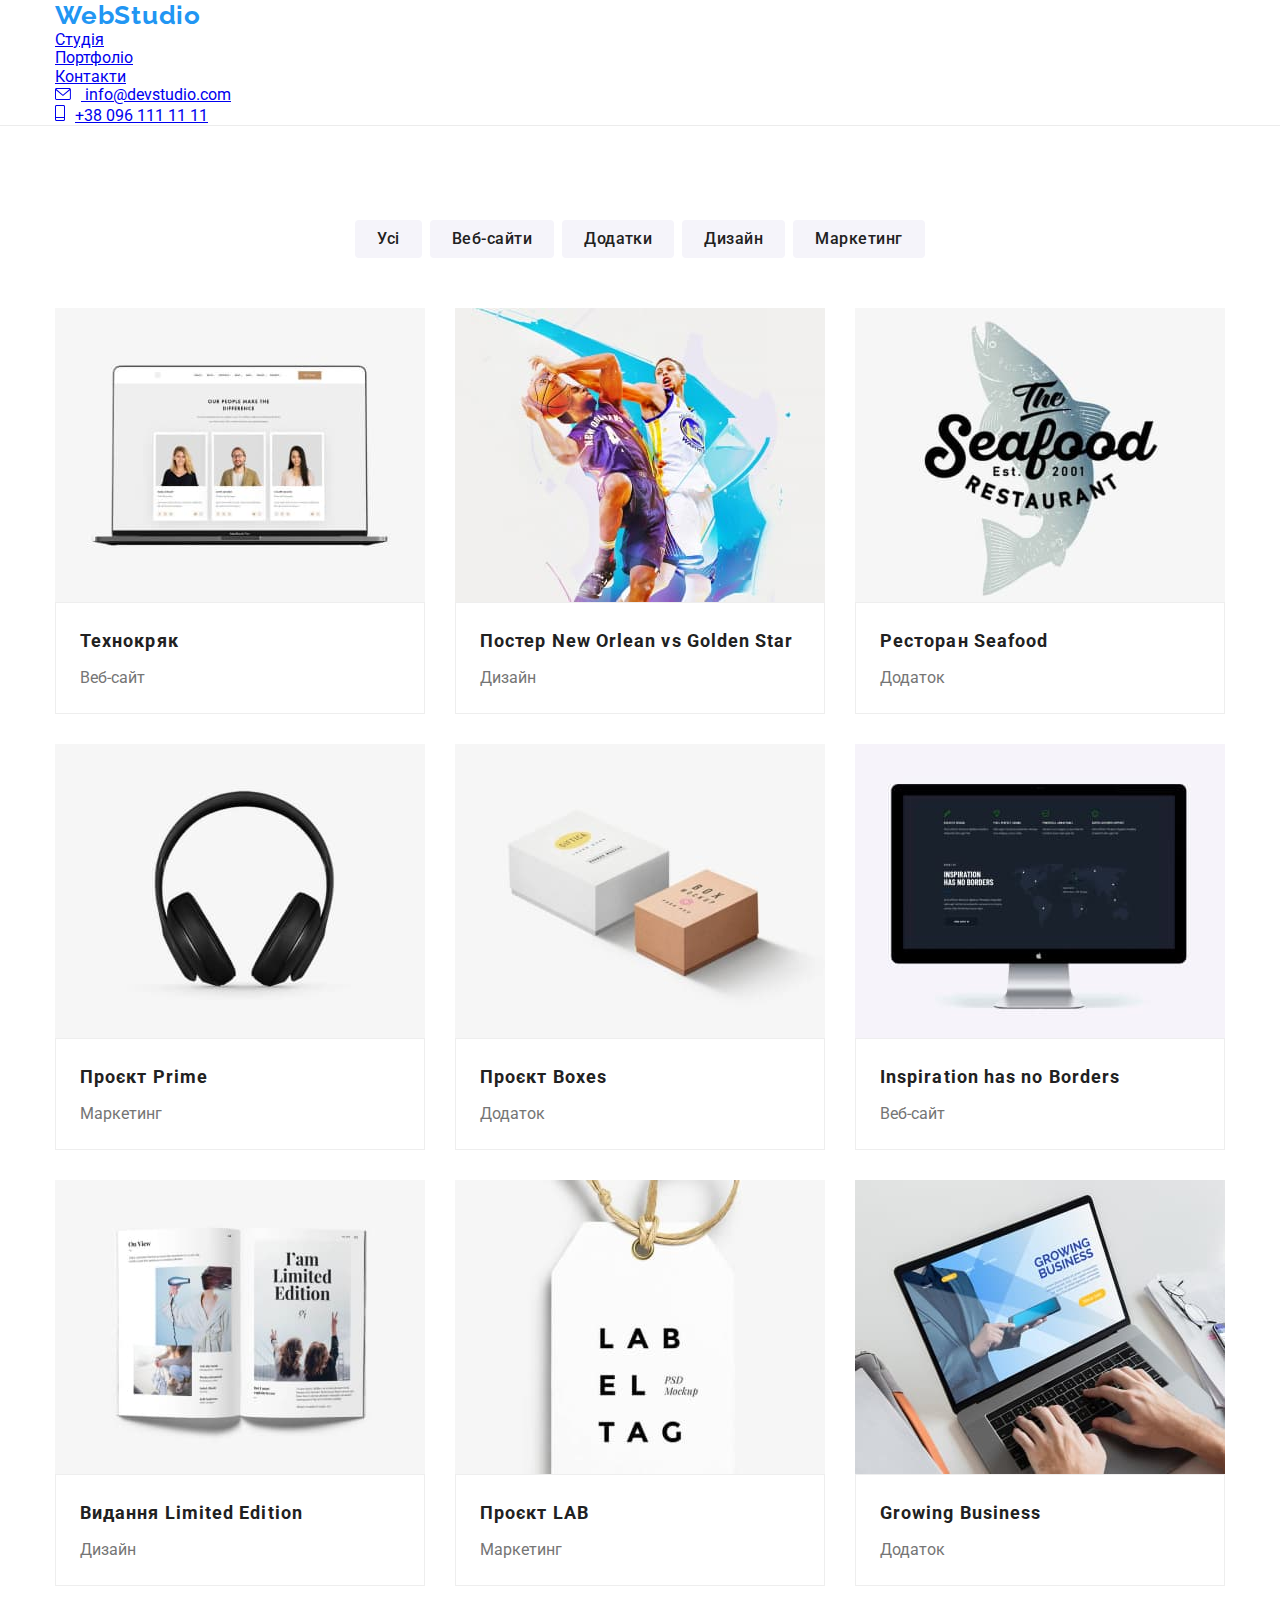
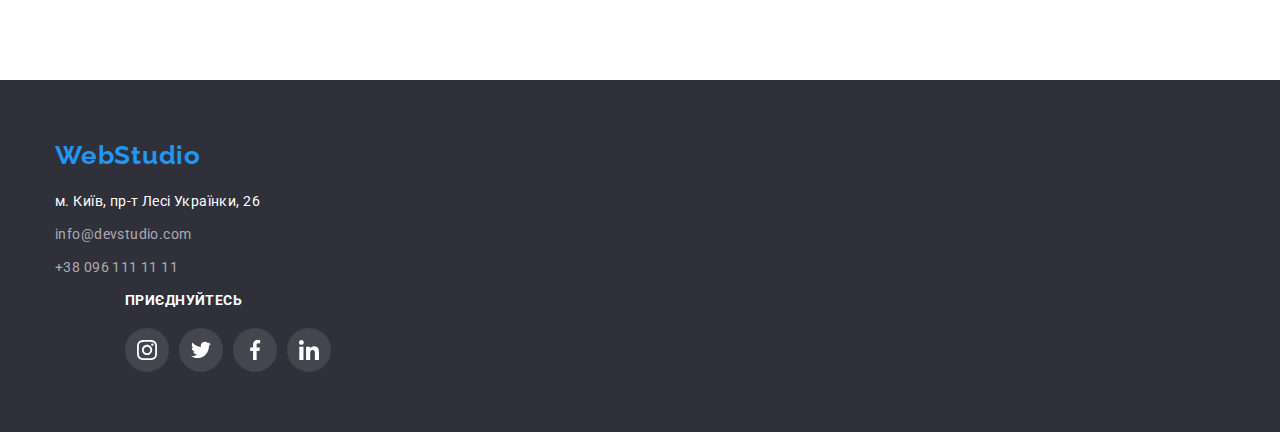
==== portfolio.html @ a3ccd980 "test-1" ====
<!DOCTYPE html>
<html lang="uk">
  <head>
    <meta charset="UTF-8" />
    <meta http-equiv="X-UA-Compatible" content="IE=edge" />
    <meta name="viewport" content="width=device-width, initial-scale=1.0" />
    <title>WebStudio</title>
    <link rel="preconnect" href="https://fonts.googleapis.com" />
    <link rel="preconnect" href="https://fonts.gstatic.com" crossorigin />
    <link
      href="https://fonts.googleapis.com/css2?family=Raleway:wght@700&family=Roboto:wght@400;500;700;900&display=swap"
      rel="stylesheet"
    />
    <link
      rel="stylesheet"
      href="https://cdnjs.cloudflare.com/ajax/libs/modern-normalize/1.1.0/modern-normalize.css"
    />
    <link rel="stylesheet" href="./css/styles.css" />
  </head>
  <body>
    <header class="head">
      <div class="container header">
        <nav class="site-nav">
          <a href="./index.html" class="logo"
            >Web<span class="logo-top-color">Studio</span></a
          >
          <ul class="site-nav list">
            <li class="item"><a href="./index.html" class="link">Студія</a></li>
            <li class="item">
              <a href="./portfolio.html" class="link current">Портфоліо</a>
            </li>
            <li class="item"><a href="#" class="link">Контакти</a></li>
          </ul>
        </nav>
        <ul class="contact list">
          <li class="item email">
            <a href="mailto:info@devstudio.com" class="link">
              <svg class="icon-mail" width="16px" height="12px">
                <use href="./images/symbol-defs.svg#icon-mail"></use>
              </svg>
              info@devstudio.com</a
            >
          </li>
          <li class="item phone">
            <a href="tel:+380961111111" class="link">
              <svg class="icon-phone" width="10px" height="16px">
                <use href="./images/symbol-defs.svg#icon-phone"></use></svg
              >+38 096 111 11 11</a
            >
          </li>
        </ul>
      </div>
    </header>
    <main>
      <section class="portfolio section">
        <div class="container">
          <h1 class="visually-hidden">Портфоліо</h1>
          <ul class="buttons list">
            <li class="item">
              <button class="portfolio-button" type="button">Усі</button>
            </li>
            <li class="item">
              <button class="portfolio-button" type="button">Веб-сайти</button>
            </li>
            <li class="item">
              <button class="portfolio-button" type="button">Додатки</button>
            </li>
            <li class="item">
              <button class="portfolio-button" type="button">Дизайн</button>
            </li>
            <li class="item">
              <button class="portfolio-button" type="button">Маркетинг</button>
            </li>
          </ul>
          <ul class="portfolio list">
            <li class="item">
              <a class="link" href="#">
                <div class="card-photo">
                  <img
                    class="photo"
                    src="./images/img2-1.jpg"
                    width="370"
                    alt="Ноутбук"
                  />

                  <div class="card-overlay">
                    <p class="card text">
                      Ресурс пропонує комплексні пропозиції з різним рівнем
                      функціоналу та сервісів. Все це дозволить відвідувачу
                      отримати вичерпні відомості про компанію чи приватну
                      особу.
                    </p>
                  </div>
                </div>
                <div class="portfolio-border">
                  <h2 class="portfolio title">Технокряк</h2>
                  <p class="text">Веб-сайт</p>
                </div>
              </a>
            </li>
            <li class="item">
              <a class="link" href="#">
                <div class="card-photo">
                  <img
                    class="photo"
                    src="./images/img2-2.jpg"
                    width="370"
                    alt="Баскетбол"
                  />
                  <div class="card-overlay">
                    <p class="card text">
                      Ресурс пропонує комплексні пропозиції з різним рівнем
                      функціоналу та сервісів. Все це дозволить відвідувачу
                      отримати вичерпні відомості про компанію чи приватну
                      особу.
                    </p>
                  </div>
                </div>
                <div class="portfolio-border">
                  <h2 class="portfolio title">
                    Постер New Orlean vs Golden Star
                  </h2>
                  <p class="text">Дизайн</p>
                </div>
              </a>
            </li>
            <li class="item">
              <a class="link" href="#">
                <div class="card-photo">
                  <img
                    class="photo"
                    src="./images/img2-3.jpg"
                    width="370"
                    alt="Логотип рибного
            ресторану"
                  />
                  <div class="card-overlay">
                    <p class="card text">
                      Ресурс пропонує комплексні пропозиції з різним рівнем
                      функціоналу та сервісів. Все це дозволить відвідувачу
                      отримати вичерпні відомості про компанію чи приватну
                      особу.
                    </p>
                  </div>
                </div>
                <div class="portfolio-border">
                  <h2 class="portfolio title">Ресторан Seafood</h2>
                  <p class="text">Додаток</p>
                </div>
              </a>
            </li>
            <li class="item">
              <a class="link" href="#">
                <div class="card-photo">
                  <img
                    class="photo"
                    src="./images/img2-4.jpg"
                    width="370"
                    alt="Навушники"
                  />
                  <div class="card-overlay">
                    <p class="card text">
                      Ресурс пропонує комплексні пропозиції з різним рівнем
                      функціоналу та сервісів. Все це дозволить відвідувачу
                      отримати вичерпні відомості про компанію чи приватну
                      особу.
                    </p>
                  </div>
                </div>
                <div class="portfolio-border">
                  <h2 class="portfolio title">Проєкт Prime</h2>
                  <p class="text">Маркетинг</p>
                </div>
              </a>
            </li>
            <li class="item">
              <a class="link" href="#">
                <div class="card-photo">
                  <img
                    class="photo"
                    src="./images/img2-5.jpg"
                    width="370"
                    alt="Дві коробки"
                  />
                  <div class="card-overlay">
                    <p class="card text">
                      Ресурс пропонує комплексні пропозиції з різним рівнем
                      функціоналу та сервісів. Все це дозволить відвідувачу
                      отримати вичерпні відомості про компанію чи приватну
                      особу.
                    </p>
                  </div>
                </div>
                <div class="portfolio-border">
                  <h2 class="portfolio title">Проєкт Boxes</h2>
                  <p class="text">Додаток</p>
                </div>
              </a>
            </li>
            <li class="item">
              <a class="link" href="#">
                <div class="card-photo">
                  <img
                    class="photo"
                    src="./images/img2-6.jpg"
                    width="370"
                    alt="Монітор"
                  />
                  <div class="card-overlay">
                    <p class="card text">
                      Ресурс пропонує комплексні пропозиції з різним рівнем
                      функціоналу та сервісів. Все це дозволить відвідувачу
                      отримати вичерпні відомості про компанію чи приватну
                      особу.
                    </p>
                  </div>
                </div>
                <div class="portfolio-border">
                  <h2 class="portfolio title">Inspiration has no Borders</h2>
                  <p class="text">Веб-сайт</p>
                </div>
              </a>
            </li>
            <li class="item">
              <a class="link" href="#">
                <div class="card-photo">
                  <img
                    class="photo"
                    src="./images/img2-7.jpg"
                    width="370"
                    alt="Кніга"
                  />
                  <div class="card-overlay">
                    <p class="card text">
                      Ресурс пропонує комплексні пропозиції з різним рівнем
                      функціоналу та сервісів. Все це дозволить відвідувачу
                      отримати вичерпні відомості про компанію чи приватну
                      особу.
                    </p>
                  </div>
                </div>
                <div class="portfolio-border">
                  <h2 class="portfolio title">Видання Limited Edition</h2>
                  <p class="text">Дизайн</p>
                </div>
              </a>
            </li>
            <li class="item">
              <a class="link" href="#">
                <div class="card-photo">
                  <img
                    class="photo"
                    src="./images/img2-8.jpg"
                    width="370"
                    alt="Бірка"
                  />
                  <div class="card-overlay">
                    <p class="card text">
                      Ресурс пропонує комплексні пропозиції з різним рівнем
                      функціоналу та сервісів. Все це дозволить відвідувачу
                      отримати вичерпні відомості про компанію чи приватну
                      особу.
                    </p>
                  </div>
                </div>
                <div class="portfolio-border">
                  <h2 class="portfolio title">Проєкт LAB</h2>
                  <p class="text">Маркетинг</p>
                </div>
              </a>
            </li>
            <li class="item">
              <a class="link" href="#">
                <div class="card-photo">
                  <img
                    class="photo"
                    src="./images/img2-9.jpg"
                    width="370"
                    alt="Людіна працює на
            ноутбуці"
                  />
                  <div class="card-overlay">
                    <p class="card text">
                      Ресурс пропонує комплексні пропозиції з різним рівнем
                      функціоналу та сервісів. Все це дозволить відвідувачу
                      отримати вичерпні відомості про компанію чи приватну
                      особу.
                    </p>
                  </div>
                </div>
                <div class="portfolio-border">
                  <h2 class="portfolio title">Growing Business</h2>
                  <p class="text">Додаток</p>
                </div>
              </a>
            </li>
          </ul>
        </div>
      </section>
    </main>

    <footer class="footer">
      <div class="container">
        <div class="footer-adres">
          <a href="./index.html" class="logo"
            >Web<span class="logo-foot-color">Studio</span></a
          >
          <address class="address-info">
            <ul class="list">
              <li>
                <a
                  href="https://goo.gl/maps/CPtrU1FHBa2aNyZL9"
                  target="_blank"
                  rel="noopener noreferrer nofollow"
                  class="adres"
                  >м. Київ, пр-т Лесі Українки, 26</a
                >
              </li>
              <li>
                <a href="mailto:info@devstudio.com" class="link mail"
                  >info@devstudio.com</a
                >
              </li>
              <li>
                <a href="tel:+380961111111" class="link">+38 096 111 11 11</a>
              </li>
            </ul>
          </address>
        </div>
        <div class="footer-sm">
          <h3 class="title">ПРИЄДНУЙТЕСЬ</h3>
          <ul class="footer-social list">
            <li class="sm-item">
              <a class="link inst" href="#"
                ><svg class="inst" width="20px" height="20px">
                  <use href="./images/symbol-defs.svg#icon-inst"></use></svg
              ></a>
            </li>
            <li class="sm-item">
              <a class="link fb" href="#"
                ><svg class="twitter" width="20px" height="20px">
                  <use href="./images/symbol-defs.svg#icon-twitter"></use></svg
              ></a>
            </li>
            <li class="sm-item">
              <a class="link twitter" href="#"
                ><svg class="fb" width="20px" height="20px">
                  <use href="./images/symbol-defs.svg#icon-fb"></use></svg
              ></a>
            </li>
            <li class="sm-item">
              <a class="link linkedin" href="#"
                ><svg class="linkedin" width="20px" height="20px">
                  <use href="./images/symbol-defs.svg#icon-linkedin"></use></svg
              ></a>
            </li>
          </ul>
        </div>
      </div>
    </footer>
  </body>
</html>
---- css/styles.css ----
:root {
  --main-text-color: #757575;
  --title-text-color: #212121;
  --accent-color: #2196f3;
  --primary-white: #ffffff;
  --primary-black: #000000;
  --footer-link-color: rgba(255, 255, 255, 0.6);
  --hero-footer-bgc: #2f303a;
  --main-section-bgc: #f5f5f5;
  --team-section-bgc: #f5f4fa;
  --main-button-hover: #188ce8;
  --portfolio-list-border: #eeeeee;
  --header-border: #ececec;
  --hero-bgc: #c4c4c4;
  --icon-bgc: #afb1b8;
  --footer-sm-bcg: rgba(255, 255, 255, 0.1);
  --ourwork-bottom: rgba(47, 48, 58, 0.8);
  --portfolio-card-bcg: rgba(33, 150, 243, 0.9);
  --backdrop-bcg: rgba(0, 0, 0, 0.2);
  --footer-form-border: rgba(255, 255, 255, 0.3);
}

body {
  background-color: var(--primary-white);
  color: var(--main-text-color);
  font-family: roboto, sans-serif;
}

.visually-hidden {
  position: absolute;
  white-space: nowrap;
  width: 1px;
  height: 1px;
  overflow: hidden;
  border: 0;
  padding: 0;
  clip: rect(0 0 0 0);
  clip-path: inset(50%);
  margin: -1px;
}

.container {
  margin-left: auto;
  margin-right: auto;
  width: 1200px;

  padding-left: 15px;
  padding-right: 15px;
}

.logo {
  color: var(--accent-color);
  font-family: raleway, sans-serif;

  font-weight: 700;
  font-size: 26px;
  line-height: 1.19;

  letter-spacing: 0.03em;

  text-decoration: none;
}
.logo--top {
  color: var(--primary-black);
}
.logo--foot {
  color: var(--primary-white);
}
.list {
  padding: 0;
  margin: 0;
  list-style: none;
}

.title {
  margin: 0;
  color: var(--title-text-color);
}
/* site nav */
.nav__list,
.list--contact {
  letter-spacing: 0.02em;

  font-weight: 500;
  font-size: 14px;
  line-height: 1.14;

  display: flex;
}

.nav__list {
  margin-left: 93px;
}

.head {
  border-bottom: 1px solid var(--header-border);
}

.head__container {
  display: flex;
  align-items: center;
}

.list--contact .item:not(:last-child) {
  margin-right: 50px;
}

.list--contact {
  margin-left: auto;
}

.nav__item:not(:last-child) {
  margin-right: 50px;
}

.nav {
  display: flex;
  align-items: center;
}

/* .nav .logo {
  margin-right: 93px;
} */

.nav__link {
  color: var(--title-text-color);
  text-decoration: none;

  display: block;
  padding-top: 32px;
  padding-bottom: 32px;

  transition-property: color;
  transition-duration: 250ms;
  transition-timing-function: cubic-bezier(0.4, 0, 0.2, 1);
}
.nav__link:hover,
.nav__link:focus {
  color: var(--accent-color);
}
.nav__link--current {
  position: relative;
  color: var(--accent-color);
}

.nav__link--current::after {
  content: "";
  position: absolute;
  width: 100%;
  height: 4px;
  bottom: -1px;
  left: 0;

  background-color: var(--accent-color);
  border-radius: 2px;
}

.list--contact .link {
  color: var(--main-text-color);
  text-decoration: none;

  display: flex;
  padding-top: 20px;
  padding-bottom: 20px;

  transition-property: color;
  transition-duration: 250ms;
  transition-timing-function: cubic-bezier(0.4, 0, 0.2, 1);
}
.list--contact .link:hover,
.list--contact .link:focus {
  color: var(--accent-color);
}

.icon-mail,
.icon-phone {
  padding: 0;
  margin-bottom: 0;
  margin-right: 10px;

  fill: currentColor;
}

/* hero section */
.hero {
  background-image: linear-gradient(
      to left,
      rgba(47, 48, 58, 0.4),
      rgba(47, 48, 58, 0.4)
    ),
    url(../images/hero-back.jpg);
  min-width: 1600px;
  height: 600px;

  background-color: var(--hero-bgc);

  color: var(--primary-white);
  text-align: center;

  margin-left: auto;
  margin-right: auto;

  margin-top: 0;

  padding-top: 200px;
  padding-bottom: 200px;
}
.hero__title {
  font-weight: 900;
  font-size: 44px;
  line-height: 1.36;
  letter-spacing: 0.06em;
  color: var(--primary-white);

  margin-bottom: 30px;
}

/* main sections */
.section {
  /* background-color: var(--main-section-bgc); */

  padding-bottom: 94px;
}

.benefits {
  padding-top: 94px;
  padding-bottom: 94px;
}

.text {
  margin-top: 0;
  margin-bottom: 0;
}

.benefits .title {
  color: var(--title-text-color);

  font-size: 14px;
  line-height: 1.14;
  letter-spacing: 0.03em;

  margin-bottom: 10px;
}

.benefits.list {
  display: flex;
}

.benefits.list .item {
  width: 270px;
}

.benefits .item:not(:last-child) {
  margin-right: 30px;
}

/* .benefits .item::before { 
  content: '';
  display: block;
  height: 120px;
  margin-bottom: 30px;
  border-radius: 4px;
  background-color: var(--team-section-bgc);
  
  background-size: contain;
  background-repeat: no-repeat;
  background-position: center;
}  */

.benefit-svg {
  display: block;
  height: 120px;
  margin-bottom: 30px;
  border-radius: 4px;
  background-color: var(--team-section-bgc);
}

.benefit-svg {
  display: flex;
  justify-content: center;
  align-items: center;
}

/* .benefits .item.antenna::before {
  background-image: url()} */
/* height: 70px;
  width: 65.31558227539062px; 

.benefits .item.clock::before {
  background-image: url(../images/clock.svg);
} */

.benefits .text {
  font-size: 14px;
  line-height: 1.7;
  letter-spacing: 0.03em;
}
 /* .title {
  color: var(--title-text-color);
} */

.ourwork.title {
  font-size: 36px;
  line-height: 1.16;
  text-align: center;
  letter-spacing: 0.03em;

  margin-bottom: 50px;
}

.ourwork.list {
  display: flex;
}

.ourwork .item:not(:last-child) {
  margin-right: 30px;
}

.ourwork .item {
  position: relative;
}

.ourwork.bottom {
  position: absolute;
  width: 100%;
  height: 70px;
  left: 0;
  bottom: 0;

  background-color: var(--ourwork-bottom);
}

.ourwork .text {
  position: absolute;
  top: 50%;
  left: 50%;
  transform: translate(-50%, -50%);

  font-size: 14px;
  line-height: 16px;
  text-align: center;
  letter-spacing: 0.03em;
  text-transform: uppercase;

  color: var(--primary-white);
}

.section-team {
  background-color: var(--team-section-bgc);
  padding-bottom: 94px;
  padding-top: 94px;
}

.team.list {
  display: flex;
}

.team-border {
  padding-top: 30px;
  padding-bottom: 30px;
}

.team .title {
  color: var(--title-text-color);

  font-weight: 500;
  font-size: 16px;
  line-height: 1.18;
  text-align: center;
  letter-spacing: 0.03em;

  margin-bottom: 10px;
}
.team.title {
  color: var(--title-text-color);

  font-size: 36px;
  line-height: 1.16;
  text-align: center;
  letter-spacing: 0.03em;

  margin-bottom: 50px;
}
.team .item {
  background-color: var(--primary-white);

  border-radius: 0px 0px 4px 4px;

  width: 270px;

  box-shadow: 0px 1px 3px rgba(0, 0, 0, 0.12), 0px 1px 1px rgba(0, 0, 0, 0.14),
    0px 2px 1px rgba(0, 0, 0, 0.2);
}

.team .item:not(:last-child) {
  margin-right: 30px;
}

.team-members .title {
  margin-bottom: 10px;
}

.team .text {
  font-size: 16px;
  line-height: 1.18;
  text-align: center;
  letter-spacing: 0.03em;

  margin-bottom: 16px;
}

.title.client {
  color: var(--title-text-color);

  font-size: 36px;
  line-height: 1.16;
  text-align: center;
  letter-spacing: 0.03em;

  margin-bottom: 50px;
}

.social.list {
  display: flex;
  justify-content: center;
  align-items: center;
  color: var(--main-text-color);
}

.social.list .link {
  display: flex;

  width: 44px;
  height: 44px;

  justify-content: center;
  align-items: center;

  color: var(--icon-bgc);
  border-radius: 50%;

  transition-property: background-color, color;
  transition-duration: 250ms;
  transition-timing-function: cubic-bezier(0.4, 0, 0.2, 1);
}

.sm-item:not(:last-child) {
  margin-right: 10px;
}

.social.list .link:hover,
.social.list .link:focus {
  background-color: var(--accent-color);
  color: var(--primary-white);
}

.inst,
.twitter,
.fb,
.linkedin {
  fill: currentColor;
}

.section.client {
  padding-bottom: 94px;
  padding-top: 94px;
}

.client.list {
  display: flex;
  justify-content: center;
  align-items: center;
  color: var(--icon-bgc);
}

.client.link {
  display: flex;
  justify-content: center;
  align-items: center;
  width: 170px;
  height: 92px;
  border: 1px solid var(--icon-bgc);
  border-radius: 4px;
  color: var(--icon-bgc);

  transition-property: color, border;
  transition-duration: 250ms;
  transition-timing-function: cubic-bezier(0.4, 0, 0.2, 1);
}
.client .item:not(:last-child) {
  margin-right: 30px;
}

.client.link:hover,
.client.link:focus {
  color: var(--accent-color);
  border: 1px solid var(--accent-color);
}

.client-svg {
  fill: currentColor;
}

/* button */
.button {
  color: var(--primary-white);
  background-color: var(--accent-color);
  font-family: inherit;

  font-weight: 700;
  font-size: 16px;
  line-height: 1.87;
  letter-spacing: 0.06em;
  cursor: pointer;

  border-radius: 4px;
  padding: 10px 32px;

  transition-property: background-color;
  transition-duration: 250ms;
  transition-timing-function: cubic-bezier(0.4, 0, 0.2, 1);
}
.button:hover {
  background-color: var(--main-button-hover);
}
.portfolio-button {
  color: var(--title-text-color);
  background-color: var(--team-section-bgc);
  font-family: inherit;
  font-weight: 500;
  font-size: 16px;
  line-height: 1.62;
  text-align: center;
  letter-spacing: 0.03em;
  cursor: pointer;

  display: inline-block;
  border-radius: 4px;
  padding: 6px 22px;
  border: transparent;

  transition-property: background-color, color, box-shadow;
  transition-duration: 250ms;
  transition-timing-function: cubic-bezier(0.4, 0, 0.2, 1);
}

.portfolio-button:hover,
.portfolio-button:focus {
  box-shadow: 0px 3px 1px rgba(0, 0, 0, 0.1), 0px 1px 2px rgba(0, 0, 0, 0.08),
    0px 2px 2px rgba(0, 0, 0, 0.12);
  color: var(--primary-white);
  background-color: var(--accent-color);
}

/* footer */
.footer {
  background-color: var(--hero-footer-bgc);
  padding-top: 60px;
  padding-bottom: 60px;
}

.footer .logo {
  margin-bottom: 20px;
  display: block;
}

.footer .link:hover,
.footer .link:focus {
  color: var(--accent-color);
}
.footer .link {
  color: var(--footer-link-color);
  text-decoration: none;
  font-style: normal;
  font-size: 14px;
  line-height: 1.71;
  letter-spacing: 0.03em;

  transition-property: background-color;
  transition-duration: 250ms;
  transition-timing-function: cubic-bezier(0.4, 0, 0.2, 1);
}
.footer .adres {
  color: var(--primary-white);
  text-decoration: none;
  font-style: normal;
  font-size: 14px;
  line-height: 1.71;
  letter-spacing: 0.03em;
  margin-bottom: 9px;
  display: block;
}

.address-info {
  display: block;
  width: 231px;
}

.footer__container {
  display: flex;
  align-items: baseline;
}

.footer .link.mail {
  margin-bottom: 9px;
  display: block;
}

.footer-sm {
  margin-left: 70px;
}

.footer-sm .title {
  font-size: 14px;
  line-height: 16px;
  letter-spacing: 0.03em;
  color: var(--primary-white);
  margin-top: 12px;
  margin-bottom: 20px;
  height: 16px;
}

.footer-social {
  display: flex;
}

.footer-sm .sm-item {
  width: 44px;
  height: 44px;
}

.footer-social .link {
  display: flex;
  margin-right: 10px;
  width: 44px;
  height: 44px;

  justify-content: center;
  align-items: center;

  color: var(--primary-white);
  border-radius: 50%;
  background-color: var(--footer-sm-bcg);

  transition-property: background-color;
  transition-duration: 250ms;
  transition-timing-function: cubic-bezier(0.4, 0, 0.2, 1);
}

.footer-social .link:hover,
.footer-social .link:focus {
  background-color: var(--accent-color);
  color: var(--primary-white);
}

.join-us {
  margin-left: 93px;
}

.join-us .form {
  display: flex;
}

.join-us .input {
  height: 50px;
  width: 358px;
  margin: 0;
  padding: 0;
  margin-right: 12px;
  padding-left: 15px;

  color: var(--hero-bgc);
  background-color: var(--hero-footer-bgc);
  border: 1px solid var(--footer-form-border);
  filter: drop-shadow(0px 4px 4px rgba(0, 0, 0, 0.15));
  border-radius: 4px;
}

.join-us-title {
  font-size: 14px;
  line-height: 16px;
  letter-spacing: 0.03em;
  color: var(--primary-white);
  margin-bottom: 20px;
  margin-top: 12px;
}


.button.sub {
  display: flex;
  width: 200px;
  height: 50px;
  align-items: center;
  justify-content: center;

  background: var(--accent-color);
  box-shadow: 0px 4px 4px rgba(0, 0, 0, 0.15);
border-radius: 4px;

  font-size: 16px;
  line-height: 30px;
  letter-spacing: 0.06em;
}

.button.sub:hover,
.button.sub:focus {
  box-shadow: 0px 4px 4px rgba(0, 0, 0, 0.15);
  border-radius: 4px;
}

.plane-svg {
  margin-left: 10px;
}

/* porfolio */
.portfolio.section {
  /* background-color: var(--main-section-bgc); */

  font-size: 16px;
  line-height: 1.87;

  padding-top: 94px;
  padding-bottom: 94px;
}

/* portfolio main */
.portfolio .title {
  color: var(--title-text-color);

  font-size: 18px;
  line-height: 2;
  letter-spacing: 0.06em;

  margin-bottom: 4px;
}

.buttons.list {
  margin-bottom: 50px;
  display: flex;
  justify-content: center;
}

.buttons.list .item:not(:last-child) {
  margin-right: 8px;
}

.portfolio.list {
  display: flex;
  flex-wrap: wrap;
}

.portfolio.list .item {
  width: 370px;
}

.portfolio .link {
  transition-property: box-shadow;
  transition-duration: 250ms;
  transition-timing-function: cubic-bezier(0.4, 0, 0.2, 1);
}

.portfolio .link:hover,
.portfolio .link:focus {
  box-shadow: 0px 1px 1px rgba(0, 0, 0, 0.12), 0px 4px 4px rgba(0, 0, 0, 0.06),
    1px 4px 6px rgba(0, 0, 0, 0.16);
}

.portfolio.list .link {
  text-decoration: none;
  display: block;
}

.portfolio .text {
  color: var(--main-text-color);
}

.portfolio-border {
  border: 1px solid var(--portfolio-list-border);
  padding: 20px 24px;
}

.portfolio.list .item:not(:nth-child(3n + 0)) {
  margin-right: 30px;
}

.portfolio.list .item:not(:nth-last-child(-n + 3)) {
  margin-bottom: 30px;
}

.portfolio.list .photo {
  display: block;
}
.card-photo {
  position: relative;
  background-color: var(--portfolio-card-bcg);
  overflow: hidden;
}

.card-overlay {
  position: absolute;
  width: 100%;
  height: 100%;
  top: 100%;

  background-color: var(--portfolio-card-bcg);

  transition: transform 250ms cubic-bezier(0.4, 0, 0.2, 1);
}

.portfolio .link:hover .card-overlay,
.portfolio .link:focus .card-overlay {
  transform: translateY(-100%);
}

.card.text {
  position: absolute;
  width: 322px;
  height: 168px;
  top: 50%;
  left: 50%;
  transform: translate(-50%, -50%);

  color: var(--primary-white);
  font-weight: 400;
  font-size: 18px;
  line-height: 28px;
  letter-spacing: 0.03em;
}

/* modal */
.backdrop {
  position: fixed;
  top: 0;
  left: 0;
  width: 100%;
  height: 100%;
  opacity: 1;
  background-color: var(--backdrop-bcg);
  transform: scale(1);
  transition:  opacity 250ms cubic-bezier(0.4, 0, 0.2, 1) ;
}

.modal {
  width: 528px;
  height: 581px;

  position: absolute;
  top: 50%;
  left: 50%;
  transform: scale(1) translate(-50%, -50%);
  
  background-color: var(--primary-white);
  box-shadow: 0px 1px 3px rgba(0, 0, 0, 0.12), 0px 1px 1px rgba(0, 0, 0, 0.14),
    0px 2px 1px rgba(0, 0, 0, 0.2);
  border-radius: 4px;

  transition: transform 250ms cubic-bezier(0.4, 0, 0.2, 1);
}

.backdrop.is-hidden {
  pointer-events: none;
  opacity: 0;
  /* transform: scale(0); */

  /* transition: transform 250ms cubic-bezier(0.4, 0, 0.2, 1); */
}

.backdrop.is-hidden .modal {
  transform: rotate(90deg) translate(-50%, -50%) scale(0.7) ;

}

.close-svg {
  fill: currentColor;
}

.close-button {
  position: absolute;
  right: 14px;
  top: 14px;
  width: 30px;
  height: 30px;
  display: flex;
  align-items: center;
  justify-content: center;
  cursor: pointer;

  border: 1px solid rgba(0, 0, 0, 0.1);
  border-radius: 50%;
  background-color: var(--primary-white);
  transition: color 250ms cubic-bezier(0.4, 0, 0.2, 1);
}

.close-button:hover,
.close-button:focus {
  color: var(--accent-color);
}

.modal-title {
  margin-top: 40px;

  font-weight: 700;
  font-size: 20px;
  line-height: 23px;
  text-align: center;
  letter-spacing: 0.03em;
  color: var(--title-text-color);
}

.condition.link {
  color: var(--accent-color);
}

.modal-form {
  display: flex;
  flex-direction: column;
  align-items: center;
}

.modal-form .form {
  width: 448px;
}

.form-field {
  position: relative;
  display: flex;
  flex-direction: column;

  margin-bottom: 10px;
  width: 448px;

  font-weight: 400;
  font-size: 12px;
  line-height: 14px;
  letter-spacing: 0.01em;
}
 .form-field.coment {
margin-bottom: 0;
}

.coment-box {
  resize: none;
  width: 448px;
  height: 120px;
  margin-top: 4px;
  padding: 12px 16px;

  border: 1px solid rgba(33, 33, 33, 0.2);
  border-radius: 4px;
  transition: outline-color 250ms cubic-bezier(0.4, 0, 0.2, 1);
}

.coment-box:focus {
  outline: 1px solid var(--accent-color);
}

.form-field textarea::placeholder {
  font-size: 12px;
  line-height: 14px;
  letter-spacing: 0.01em;
  color: rgba(117, 117, 117, 0.5);
}

.modal-input {
  width: 448px;
  height: 40px;
  margin-top: 4px;
  padding-top: 12px;
  padding-bottom: 12px;
  padding-left: 42px;
  border: 1px solid rgba(33, 33, 33, 0.2);
  border-radius: 4px;
  transition: outline-color 250ms cubic-bezier(0.4, 0, 0.2, 1);
}

.input.condition {
  margin-left: 3px;
  margin-right: 7px;
  width: 16px;
  height: 15px;
  /* margin-left: 77px; */
}

.input-label {
  display: flex;
  align-items: center;
  

  font-size: 14px;
  line-height: 24px;
  letter-spacing: 0.03em;
}

.form-field.condition {
  display: flex;
  flex-direction: row;
  align-items: center;
  margin-top: 20px;
 margin-bottom: 30px;
}



.condition-svg {
  margin-right: 7px;
margin-left: 13px;
  border-radius: 2px;

  border: 2px solid var(--title-text-color);
  transition: border-color, background-color 250ms cubic-bezier(0.4, 0, 0.2, 1);
}

.input.condition:checked + .condition-svg {
  border: 2px solid var(--accent-color);
  background-color: var(--accent-color);
}

.modal-send {
  width: 200px;
  height: 50px;
  margin-left: 124px;

 

  box-shadow: 0px 4px 4px rgba(0, 0, 0, 0.15);
border-radius: 4px;
}

/* .input.condition input[type= "checkbox"] {
  
  left: 0;
  top: 0;
  width: 16px;
height: 15px;
margin: 0;
padding: 0;
} */

.form-svg {
  position: absolute;
  bottom: 11px;
  left: 15px;
  fill: currentColor;
  transition: color 250ms cubic-bezier(0.4, 0, 0.2, 1);
}

.modal-input:focus + .form-svg {
  color: var(--accent-color);
}

.modal-input:focus {
  outline: 1px solid var(--accent-color);
}
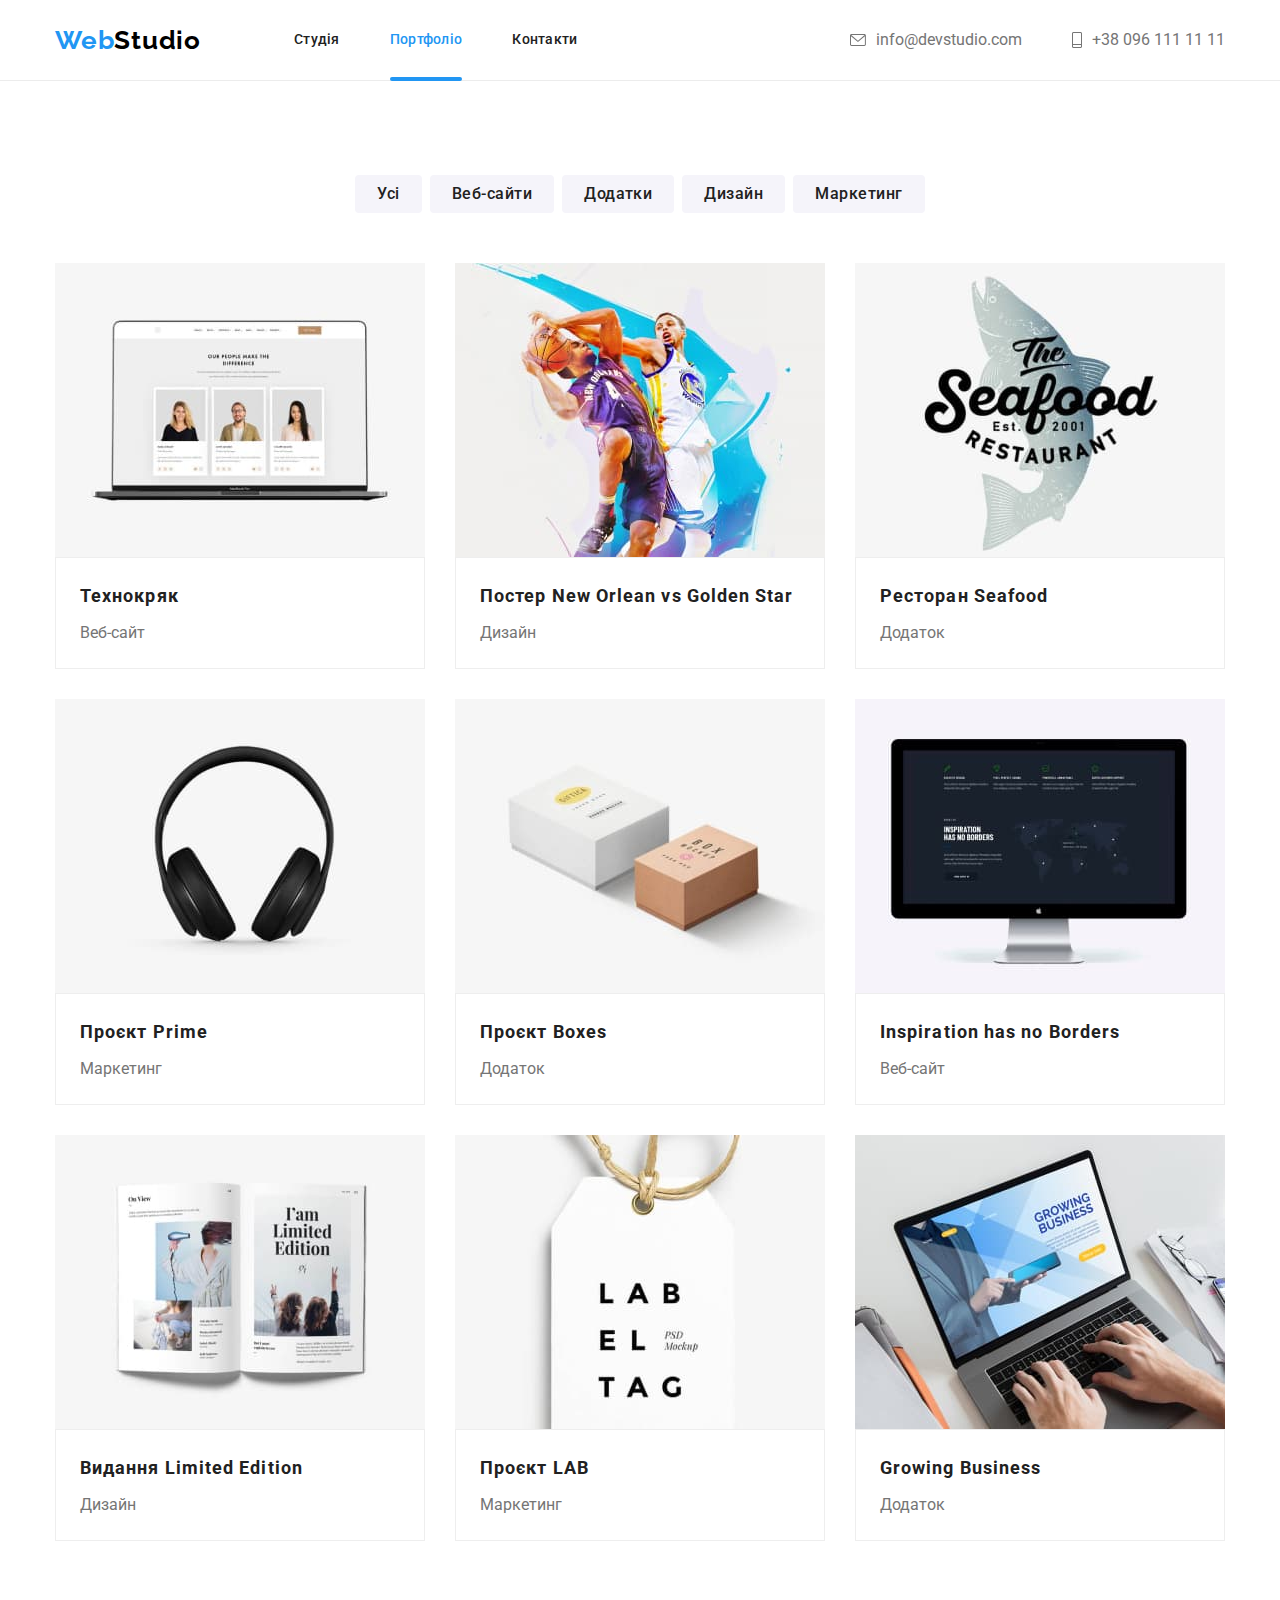
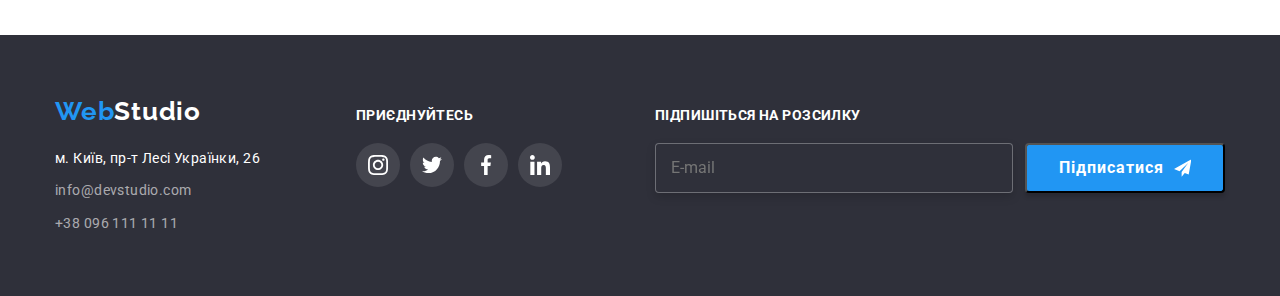
==== commit fcb86e8d: "first-finish" ====
--- a/portfolio.html
+++ b/portfolio.html
@@ -15,34 +15,45 @@
       rel="stylesheet"
       href="https://cdnjs.cloudflare.com/ajax/libs/modern-normalize/1.1.0/modern-normalize.css"
     />
-    <link rel="stylesheet" href="./css/styles.css" />
+    <link rel="stylesheet" href="./css/main.min.css" />
   </head>
   <body>
     <header class="head">
-      <div class="container header">
-        <nav class="site-nav">
+      <div class="container head__container">
+        <nav class="nav">
           <a href="./index.html" class="logo"
-            >Web<span class="logo-top-color">Studio</span></a
+            >Web<span class="logo--top">Studio</span></a
           >
-          <ul class="site-nav list">
-            <li class="item"><a href="./index.html" class="link">Студія</a></li>
-            <li class="item">
-              <a href="./portfolio.html" class="link current">Портфоліо</a>
-            </li>
-            <li class="item"><a href="#" class="link">Контакти</a></li>
+          <ul class="list nav__list">
+            <li class="item nav__item">
+              <a href="./index.html" class="link nav__link">Студія</a>
+            </li>
+            <li class="item nav__item">
+              <a
+                href="./portfolio.html"
+                class="link nav__link nav__link--current"
+                >Портфоліо</a
+              >
+            </li>
+            <li class="item nav__item">
+              <a href="#" class="link nav__link">Контакти</a>
+            </li>
           </ul>
         </nav>
-        <ul class="contact list">
-          <li class="item email">
-            <a href="mailto:info@devstudio.com" class="link">
+        <ul class="list list--contact">
+          <li class="item list--contact__item">
+            <a
+              href="mailto:info@devstudio.com"
+              class="link list--contact__link"
+            >
               <svg class="icon-mail" width="16px" height="12px">
                 <use href="./images/symbol-defs.svg#icon-mail"></use>
               </svg>
               info@devstudio.com</a
             >
           </li>
-          <li class="item phone">
-            <a href="tel:+380961111111" class="link">
+          <li class="item list--contact__item">
+            <a href="tel:+380961111111" class="link list--contact__link">
               <svg class="icon-phone" width="10px" height="16px">
                 <use href="./images/symbol-defs.svg#icon-phone"></use></svg
               >+38 096 111 11 11</a
@@ -52,29 +63,29 @@
       </div>
     </header>
     <main>
-      <section class="portfolio section">
+      <section class="portfolio">
         <div class="container">
           <h1 class="visually-hidden">Портфоліо</h1>
-          <ul class="buttons list">
-            <li class="item">
+          <ul class="list--buttons list">
+            <li class="list--buttons__item item">
               <button class="portfolio-button" type="button">Усі</button>
             </li>
-            <li class="item">
+            <li class="list--buttons__item item">
               <button class="portfolio-button" type="button">Веб-сайти</button>
             </li>
-            <li class="item">
+            <li class="list--buttons__item item">
               <button class="portfolio-button" type="button">Додатки</button>
             </li>
-            <li class="item">
+            <li class="list--buttons__item item">
               <button class="portfolio-button" type="button">Дизайн</button>
             </li>
-            <li class="item">
+            <li class="list--buttons__item item">
               <button class="portfolio-button" type="button">Маркетинг</button>
             </li>
           </ul>
-          <ul class="portfolio list">
-            <li class="item">
-              <a class="link" href="#">
+          <ul class="portfolio__list list">
+            <li class="portfolio__item item">
+              <a class="portfolio__link link" href="#">
                 <div class="card-photo">
                   <img
                     class="photo"
@@ -84,22 +95,22 @@
                   />
 
                   <div class="card-overlay">
-                    <p class="card text">
-                      Ресурс пропонує комплексні пропозиції з різним рівнем
-                      функціоналу та сервісів. Все це дозволить відвідувачу
-                      отримати вичерпні відомості про компанію чи приватну
-                      особу.
-                    </p>
-                  </div>
-                </div>
-                <div class="portfolio-border">
-                  <h2 class="portfolio title">Технокряк</h2>
+                    <p class="card-text text">
+                      Ресурс пропонує комплексні пропозиції з різним рівнем
+                      функціоналу та сервісів. Все це дозволить відвідувачу
+                      отримати вичерпні відомості про компанію чи приватну
+                      особу.
+                    </p>
+                  </div>
+                </div>
+                <div class="portfolio-border">
+                  <h2 class="title portfolio__title">Технокряк</h2>
                   <p class="text">Веб-сайт</p>
                 </div>
               </a>
             </li>
-            <li class="item">
-              <a class="link" href="#">
+            <li class="portfolio__item item">
+              <a class="portfolio__link link" href="#">
                 <div class="card-photo">
                   <img
                     class="photo"
@@ -108,24 +119,24 @@
                     alt="Баскетбол"
                   />
                   <div class="card-overlay">
-                    <p class="card text">
-                      Ресурс пропонує комплексні пропозиції з різним рівнем
-                      функціоналу та сервісів. Все це дозволить відвідувачу
-                      отримати вичерпні відомості про компанію чи приватну
-                      особу.
-                    </p>
-                  </div>
-                </div>
-                <div class="portfolio-border">
-                  <h2 class="portfolio title">
+                    <p class="card-text text">
+                      Ресурс пропонує комплексні пропозиції з різним рівнем
+                      функціоналу та сервісів. Все це дозволить відвідувачу
+                      отримати вичерпні відомості про компанію чи приватну
+                      особу.
+                    </p>
+                  </div>
+                </div>
+                <div class="portfolio-border">
+                  <h2 class="portfolio__title title">
                     Постер New Orlean vs Golden Star
                   </h2>
                   <p class="text">Дизайн</p>
                 </div>
               </a>
             </li>
-            <li class="item">
-              <a class="link" href="#">
+            <li class="portfolio__item item">
+              <a class="portfolio__link link" href="#">
                 <div class="card-photo">
                   <img
                     class="photo"
@@ -135,22 +146,22 @@
             ресторану"
                   />
                   <div class="card-overlay">
-                    <p class="card text">
-                      Ресурс пропонує комплексні пропозиції з різним рівнем
-                      функціоналу та сервісів. Все це дозволить відвідувачу
-                      отримати вичерпні відомості про компанію чи приватну
-                      особу.
-                    </p>
-                  </div>
-                </div>
-                <div class="portfolio-border">
-                  <h2 class="portfolio title">Ресторан Seafood</h2>
+                    <p class="card-text text">
+                      Ресурс пропонує комплексні пропозиції з різним рівнем
+                      функціоналу та сервісів. Все це дозволить відвідувачу
+                      отримати вичерпні відомості про компанію чи приватну
+                      особу.
+                    </p>
+                  </div>
+                </div>
+                <div class="portfolio-border">
+                  <h2 class="portfolio__title title">Ресторан Seafood</h2>
                   <p class="text">Додаток</p>
                 </div>
               </a>
             </li>
-            <li class="item">
-              <a class="link" href="#">
+            <li class="portfolio__item item">
+              <a class="portfolio__link link" href="#">
                 <div class="card-photo">
                   <img
                     class="photo"
@@ -159,22 +170,22 @@
                     alt="Навушники"
                   />
                   <div class="card-overlay">
-                    <p class="card text">
-                      Ресурс пропонує комплексні пропозиції з різним рівнем
-                      функціоналу та сервісів. Все це дозволить відвідувачу
-                      отримати вичерпні відомості про компанію чи приватну
-                      особу.
-                    </p>
-                  </div>
-                </div>
-                <div class="portfolio-border">
-                  <h2 class="portfolio title">Проєкт Prime</h2>
+                    <p class="card-text text">
+                      Ресурс пропонує комплексні пропозиції з різним рівнем
+                      функціоналу та сервісів. Все це дозволить відвідувачу
+                      отримати вичерпні відомості про компанію чи приватну
+                      особу.
+                    </p>
+                  </div>
+                </div>
+                <div class="portfolio-border">
+                  <h2 class="portfolio__title title">Проєкт Prime</h2>
                   <p class="text">Маркетинг</p>
                 </div>
               </a>
             </li>
-            <li class="item">
-              <a class="link" href="#">
+            <li class="portfolio__item item">
+              <a class="portfolio__link link" href="#">
                 <div class="card-photo">
                   <img
                     class="photo"
@@ -183,22 +194,22 @@
                     alt="Дві коробки"
                   />
                   <div class="card-overlay">
-                    <p class="card text">
-                      Ресурс пропонує комплексні пропозиції з різним рівнем
-                      функціоналу та сервісів. Все це дозволить відвідувачу
-                      отримати вичерпні відомості про компанію чи приватну
-                      особу.
-                    </p>
-                  </div>
-                </div>
-                <div class="portfolio-border">
-                  <h2 class="portfolio title">Проєкт Boxes</h2>
+                    <p class="card-text text">
+                      Ресурс пропонує комплексні пропозиції з різним рівнем
+                      функціоналу та сервісів. Все це дозволить відвідувачу
+                      отримати вичерпні відомості про компанію чи приватну
+                      особу.
+                    </p>
+                  </div>
+                </div>
+                <div class="portfolio-border">
+                  <h2 class="portfolio__title title">Проєкт Boxes</h2>
                   <p class="text">Додаток</p>
                 </div>
               </a>
             </li>
-            <li class="item">
-              <a class="link" href="#">
+            <li class="portfolio__item item">
+              <a class="portfolio__link link" href="#">
                 <div class="card-photo">
                   <img
                     class="photo"
@@ -207,22 +218,24 @@
                     alt="Монітор"
                   />
                   <div class="card-overlay">
-                    <p class="card text">
-                      Ресурс пропонує комплексні пропозиції з різним рівнем
-                      функціоналу та сервісів. Все це дозволить відвідувачу
-                      отримати вичерпні відомості про компанію чи приватну
-                      особу.
-                    </p>
-                  </div>
-                </div>
-                <div class="portfolio-border">
-                  <h2 class="portfolio title">Inspiration has no Borders</h2>
+                    <p class="card-text text">
+                      Ресурс пропонує комплексні пропозиції з різним рівнем
+                      функціоналу та сервісів. Все це дозволить відвідувачу
+                      отримати вичерпні відомості про компанію чи приватну
+                      особу.
+                    </p>
+                  </div>
+                </div>
+                <div class="portfolio-border">
+                  <h2 class="portfolio__title title">
+                    Inspiration has no Borders
+                  </h2>
                   <p class="text">Веб-сайт</p>
                 </div>
               </a>
             </li>
-            <li class="item">
-              <a class="link" href="#">
+            <li class="portfolio__item item">
+              <a class="portfolio__link link" href="#">
                 <div class="card-photo">
                   <img
                     class="photo"
@@ -231,22 +244,24 @@
                     alt="Кніга"
                   />
                   <div class="card-overlay">
-                    <p class="card text">
-                      Ресурс пропонує комплексні пропозиції з різним рівнем
-                      функціоналу та сервісів. Все це дозволить відвідувачу
-                      отримати вичерпні відомості про компанію чи приватну
-                      особу.
-                    </p>
-                  </div>
-                </div>
-                <div class="portfolio-border">
-                  <h2 class="portfolio title">Видання Limited Edition</h2>
+                    <p class="card-text text">
+                      Ресурс пропонує комплексні пропозиції з різним рівнем
+                      функціоналу та сервісів. Все це дозволить відвідувачу
+                      отримати вичерпні відомості про компанію чи приватну
+                      особу.
+                    </p>
+                  </div>
+                </div>
+                <div class="portfolio-border">
+                  <h2 class="portfolio__title title">
+                    Видання Limited Edition
+                  </h2>
                   <p class="text">Дизайн</p>
                 </div>
               </a>
             </li>
-            <li class="item">
-              <a class="link" href="#">
+            <li class="portfolio__item item">
+              <a class="portfolio__link link" href="#">
                 <div class="card-photo">
                   <img
                     class="photo"
@@ -255,22 +270,22 @@
                     alt="Бірка"
                   />
                   <div class="card-overlay">
-                    <p class="card text">
-                      Ресурс пропонує комплексні пропозиції з різним рівнем
-                      функціоналу та сервісів. Все це дозволить відвідувачу
-                      отримати вичерпні відомості про компанію чи приватну
-                      особу.
-                    </p>
-                  </div>
-                </div>
-                <div class="portfolio-border">
-                  <h2 class="portfolio title">Проєкт LAB</h2>
+                    <p class="card-text text">
+                      Ресурс пропонує комплексні пропозиції з різним рівнем
+                      функціоналу та сервісів. Все це дозволить відвідувачу
+                      отримати вичерпні відомості про компанію чи приватну
+                      особу.
+                    </p>
+                  </div>
+                </div>
+                <div class="portfolio-border">
+                  <h2 class="portfolio__title title">Проєкт LAB</h2>
                   <p class="text">Маркетинг</p>
                 </div>
               </a>
             </li>
-            <li class="item">
-              <a class="link" href="#">
+            <li class="portfolio__item item">
+              <a class="portfolio__link link" href="#">
                 <div class="card-photo">
                   <img
                     class="photo"
@@ -280,16 +295,16 @@
             ноутбуці"
                   />
                   <div class="card-overlay">
-                    <p class="card text">
-                      Ресурс пропонує комплексні пропозиції з різним рівнем
-                      функціоналу та сервісів. Все це дозволить відвідувачу
-                      отримати вичерпні відомості про компанію чи приватну
-                      особу.
-                    </p>
-                  </div>
-                </div>
-                <div class="portfolio-border">
-                  <h2 class="portfolio title">Growing Business</h2>
+                    <p class="card-text text">
+                      Ресурс пропонує комплексні пропозиції з різним рівнем
+                      функціоналу та сервісів. Все це дозволить відвідувачу
+                      отримати вичерпні відомості про компанію чи приватну
+                      особу.
+                    </p>
+                  </div>
+                </div>
+                <div class="portfolio-border">
+                  <h2 class="portfolio__title title">Growing Business</h2>
                   <p class="text">Додаток</p>
                 </div>
               </a>
@@ -300,61 +315,83 @@
     </main>
 
     <footer class="footer">
-      <div class="container">
+      <div class="container footer__container">
         <div class="footer-adres">
-          <a href="./index.html" class="logo"
-            >Web<span class="logo-foot-color">Studio</span></a
+          <a href="./index.html" class="footer-logo logo"
+            >Web<span class="logo--foot">Studio</span></a
           >
           <address class="address-info">
-            <ul class="list">
+            <ul class="address-info__list list">
               <li>
                 <a
                   href="https://goo.gl/maps/CPtrU1FHBa2aNyZL9"
                   target="_blank"
                   rel="noopener noreferrer nofollow"
-                  class="adres"
+                  class="footer__link--adress link"
                   >м. Київ, пр-т Лесі Українки, 26</a
                 >
               </li>
               <li>
-                <a href="mailto:info@devstudio.com" class="link mail"
+                <a
+                  href="mailto:info@devstudio.com"
+                  class="footer__link footer__link--email link"
                   >info@devstudio.com</a
                 >
               </li>
               <li>
-                <a href="tel:+380961111111" class="link">+38 096 111 11 11</a>
+                <a href="tel:+380961111111" class="footer__link link"
+                  >+38 096 111 11 11</a
+                >
               </li>
             </ul>
           </address>
         </div>
         <div class="footer-sm">
-          <h3 class="title">ПРИЄДНУЙТЕСЬ</h3>
-          <ul class="footer-social list">
-            <li class="sm-item">
-              <a class="link inst" href="#"
+          <h3 class="footer-sm__title title">ПРИЄДНУЙТЕСЬ</h3>
+          <ul class="sm-list--footer list">
+            <li class="sm-list--footer__item item">
+              <a class="sm-list--footer__link link inst" href="#"
                 ><svg class="inst" width="20px" height="20px">
                   <use href="./images/symbol-defs.svg#icon-inst"></use></svg
               ></a>
             </li>
-            <li class="sm-item">
-              <a class="link fb" href="#"
+            <li class="sm-list--footer__item item">
+              <a class="sm-list--footer__link link twitter" href="#"
                 ><svg class="twitter" width="20px" height="20px">
                   <use href="./images/symbol-defs.svg#icon-twitter"></use></svg
               ></a>
             </li>
-            <li class="sm-item">
-              <a class="link twitter" href="#"
+            <li class="sm-list--footer__item item">
+              <a class="sm-list--footer__link link fb" href="#"
                 ><svg class="fb" width="20px" height="20px">
                   <use href="./images/symbol-defs.svg#icon-fb"></use></svg
               ></a>
             </li>
-            <li class="sm-item">
-              <a class="link linkedin" href="#"
+            <li class="sm-list--footer__item item">
+              <a class="sm-list--footer__link link linkedin" href="#"
                 ><svg class="linkedin" width="20px" height="20px">
                   <use href="./images/symbol-defs.svg#icon-linkedin"></use></svg
               ></a>
             </li>
           </ul>
+        </div>
+        <div class="join-us">
+          <h3 class="join-us__title">ПІДПИШІТЬСЯ НА РОЗСИЛКУ</h3>
+          <form class="js-speaker-form join-us__form form" name="email">
+            <label for="email"></label>
+            <input
+              class="join-us__form__input input"
+              type="email"
+              name="email"
+              placeholder="E-mail"
+              id="email"
+            />
+            <button class="button button-sub" type="submit">
+              Підписатися<svg class="plane-svg" width="24px" height="24px">
+                <use href="./images/symbol-defs.svg#icon-plane"></use>
+              </svg>
+            </button>
+          </form>
         </div>
       </div>
     </footer>
--- a/css/main.min.css
+++ b/css/main.min.css
@@ -0,0 +1 @@
+.visually-hidden{position:absolute;white-space:nowrap;width:1px;height:1px;overflow:hidden;border:0;padding:0;clip:rect(0 0 0 0);-webkit-clip-path:inset(50%);clip-path:inset(50%);margin:-1px}.is-hidden{pointer-events:none;opacity:0}.benefits{padding-bottom:94px}body{background-color:#fff;color:#757575;font-family:roboto,sans-serif}.list{display:-webkit-box;display:-ms-flexbox;display:flex;list-style:none;margin:0;padding:0}.link{text-decoration:none}.title{color:#212121}.text{color:#757575}h1,h2,h3,h4,h5,h6,p{margin:0;padding:0}ul{margin:0;padding-left:0}img,a{display:block}button{cursor:pointer}.button{color:#fff;background-color:#2196f3;font-family:inherit;font-weight:700;font-size:16px;line-height:1.87;letter-spacing:.06em;border-radius:4px;padding:10px 32px;-webkit-transition-property:background-color;transition-property:background-color;-webkit-transition-duration:250ms;transition-duration:250ms;-webkit-transition-timing-function:cubic-bezier(0.4, 0, 0.2, 1);transition-timing-function:cubic-bezier(0.4, 0, 0.2, 1)}.button:hover{background-color:#188ce8}.portfolio-button{color:#212121;background-color:#f5f4fa;font-family:inherit;font-weight:500;font-size:16px;line-height:1.62;text-align:center;letter-spacing:.03em;cursor:pointer;display:inline-block;border-radius:4px;padding:6px 22px;border:rgba(0,0,0,0);-webkit-transition-property:background-color,color,-webkit-box-shadow;transition-property:background-color,color,-webkit-box-shadow;transition-property:background-color,color,box-shadow;transition-property:background-color,color,box-shadow,-webkit-box-shadow;-webkit-transition-duration:250ms;transition-duration:250ms;-webkit-transition-timing-function:cubic-bezier(0.4, 0, 0.2, 1);transition-timing-function:cubic-bezier(0.4, 0, 0.2, 1)}.portfolio-button:hover,.portfolio-button:focus{-webkit-box-shadow:0px 3px 1px rgba(0,0,0,.1),0px 1px 2px rgba(0,0,0,.08),0px 2px 2px rgba(0,0,0,.12);box-shadow:0px 3px 1px rgba(0,0,0,.1),0px 1px 2px rgba(0,0,0,.08),0px 2px 2px rgba(0,0,0,.12);color:#fff;background-color:#2196f3}.container{margin-left:auto;margin-right:auto;width:1200px;padding-left:15px;padding-right:15px}.head__container{display:-webkit-box;display:-ms-flexbox;display:flex;-webkit-box-align:center;-ms-flex-align:center;align-items:center}.footer__container{display:-webkit-box;display:-ms-flexbox;display:flex;-webkit-box-align:baseline;-ms-flex-align:baseline;align-items:baseline}.logo{color:#2196f3;font-family:raleway,sans-serif;font-weight:700;font-size:26px;line-height:1.19;letter-spacing:.03em;text-decoration:none}.logo--top{color:#000}.logo--foot{color:#fff}.footer-logo{margin-bottom:20px;display:block}.sm-list{-webkit-box-pack:center;-ms-flex-pack:center;justify-content:center;-webkit-box-align:center;-ms-flex-align:center;align-items:center}.sm-list__item:not(:last-child){margin-right:10px}.sm-list__link{display:-webkit-box;display:-ms-flexbox;display:flex;width:44px;height:44px;-webkit-box-pack:center;-ms-flex-pack:center;justify-content:center;-webkit-box-align:center;-ms-flex-align:center;align-items:center;color:#afb1b8;border-radius:50%;-webkit-transition-property:background-color,color;transition-property:background-color,color;-webkit-transition-duration:250ms;transition-duration:250ms;-webkit-transition-timing-function:cubic-bezier(0.4, 0, 0.2, 1);transition-timing-function:cubic-bezier(0.4, 0, 0.2, 1)}.sm-list__link:hover,.sm-list__link:focus{background-color:#2196f3;color:#fff}.inst,.twitter,.fb,.linkedin{fill:currentColor}.footer-sm{display:block;margin-left:70px}.footer-sm__title{font-size:14px;line-height:16px;letter-spacing:.03em;color:#fff;margin-top:12px;margin-bottom:20px;height:16px}.sm-list--footer{-webkit-box-pack:center;-ms-flex-pack:center;justify-content:center;-webkit-box-align:center;-ms-flex-align:center;align-items:center}.sm-list--footer__item:not(:last-child){margin-right:10px}.sm-list--footer__link{display:-webkit-box;display:-ms-flexbox;display:flex;width:44px;height:44px;-webkit-box-pack:center;-ms-flex-pack:center;justify-content:center;-webkit-box-align:center;-ms-flex-align:center;align-items:center;color:#fff;border-radius:50%;background-color:rgba(255,255,255,.1);-webkit-transition-property:background-color,color;transition-property:background-color,color;-webkit-transition-duration:250ms;transition-duration:250ms;-webkit-transition-timing-function:cubic-bezier(0.4, 0, 0.2, 1);transition-timing-function:cubic-bezier(0.4, 0, 0.2, 1)}.sm-list--footer__link:hover,.sm-list--footer__link:focus{background-color:#2196f3;color:#fff}.head{border-bottom:1px solid #ececec}.head__container{display:-webkit-box;display:-ms-flexbox;display:flex;-webkit-box-align:center;-ms-flex-align:center;align-items:center}.nav{display:-webkit-box;display:-ms-flexbox;display:flex;-webkit-box-align:center;-ms-flex-align:center;align-items:center;font-weight:500;font-size:14px;line-height:1.14;letter-spacing:.02em}.nav__list{margin-left:93px}.nav__item:not(:last-child){margin-right:50px}.nav__link{color:#212121;padding-top:32px;padding-bottom:32px;-webkit-transition-property:color;transition-property:color;-webkit-transition-duration:250ms;transition-duration:250ms;-webkit-transition-timing-function:cubic-bezier(0.4, 0, 0.2, 1);transition-timing-function:cubic-bezier(0.4, 0, 0.2, 1)}.nav__link:hover{color:#2196f3}.nav__link:focus{color:#2196f3}.nav__link--current{position:relative;color:#2196f3}.nav__link--current::after{content:"";position:absolute;width:100%;height:4px;bottom:-1px;left:0;background-color:#2196f3;border-radius:2px}.list--contact{margin-left:auto}.list--contact__item:not(:last-child){margin-right:50px}.list--contact__link{color:#757575;text-decoration:none;display:-webkit-box;display:-ms-flexbox;display:flex;-webkit-box-align:center;-ms-flex-align:center;align-items:center;padding-top:20px;padding-bottom:20px;-webkit-transition-property:color;transition-property:color;-webkit-transition-duration:250ms;transition-duration:250ms;-webkit-transition-timing-function:cubic-bezier(0.4, 0, 0.2, 1);transition-timing-function:cubic-bezier(0.4, 0, 0.2, 1)}.list--contact__link:hover,.list--contact__link:focus{color:#2196f3}.icon-mail,.icon-phone{padding:0;margin-bottom:0;margin-right:10px;fill:currentColor}.hero{background-image:-webkit-gradient(linear, right top, left top, from(rgba(47, 48, 58, 0.4)), to(rgba(47, 48, 58, 0.4))),url(../images/hero-back.jpg);background-image:linear-gradient(to left, rgba(47, 48, 58, 0.4), rgba(47, 48, 58, 0.4)),url(../images/hero-back.jpg);min-width:1600px;height:600px;background-color:#c4c4c4;color:#fff;text-align:center;margin-left:auto;margin-right:auto;margin-top:0;padding-top:200px;padding-bottom:200px}.hero__title{font-weight:900;font-size:44px;line-height:1.36;letter-spacing:.06em;color:var(--primary-white);margin-bottom:30px}.benefits{padding-top:94px}.benefits__title{color:#212121;font-size:14px;line-height:1.14;letter-spacing:.03em;margin-bottom:10px}.benefits__text{font-size:14px;line-height:1.7;letter-spacing:.03em}.benefits__item{width:270px}.benefits__item:not(:last-child){margin-right:30px}.benefits__svg{display:-webkit-box;display:-ms-flexbox;display:flex;-webkit-box-pack:center;-ms-flex-pack:center;justify-content:center;-webkit-box-align:center;-ms-flex-align:center;align-items:center;height:120px;margin-bottom:30px;border-radius:4px;background-color:#f5f4fa}.ourwork{padding-bottom:94px}.ourwork__item{position:relative}.ourwork__item:not(:last-child){margin-right:30px}.ourwork__title{font-size:36px;line-height:1.16;text-align:center;letter-spacing:.03em;margin-bottom:50px}.ourwork__text{position:absolute;top:50%;left:50%;-webkit-transform:translate(-50%, -50%);transform:translate(-50%, -50%);font-size:14px;line-height:16px;text-align:center;letter-spacing:.03em;text-transform:uppercase;color:#fff}.ourwork__overlay{position:absolute;width:100%;height:70px;left:0;bottom:0;background-color:rgba(47,48,58,.8)}.team{background-color:#f5f4fa;padding-bottom:94px;padding-top:94px}.team__title{font-weight:500;font-size:36px;line-height:1.16;text-align:center;letter-spacing:.03em;margin-bottom:50px}.team__text{font-size:16px;line-height:1.18;text-align:center;letter-spacing:.03em;margin-bottom:16px}.team__border{padding-top:30px;padding-bottom:30px}.team__item{background-color:#fff;border-radius:0px 0px 4px 4px;width:270px;-webkit-box-shadow:0px 1px 3px rgba(0,0,0,.12),0px 1px 1px rgba(0,0,0,.14),0px 2px 1px rgba(0,0,0,.2);box-shadow:0px 1px 3px rgba(0,0,0,.12),0px 1px 1px rgba(0,0,0,.14),0px 2px 1px rgba(0,0,0,.2)}.team__item:not(:last-child){margin-right:30px}.team__item__title{font-weight:500;font-size:16px;line-height:1.18;text-align:center;letter-spacing:.03em;margin-bottom:10px}.client{padding-bottom:94px;padding-top:94px}.client__title{font-size:36px;line-height:1.16;text-align:center;letter-spacing:.03em;margin-bottom:50px}.client__list{display:-webkit-box;display:-ms-flexbox;display:flex;-webkit-box-pack:center;-ms-flex-pack:center;justify-content:center;-webkit-box-align:center;-ms-flex-align:center;align-items:center;color:#afb1b8}.client__link{display:-webkit-box;display:-ms-flexbox;display:flex;-webkit-box-pack:center;-ms-flex-pack:center;justify-content:center;-webkit-box-align:center;-ms-flex-align:center;align-items:center;width:170px;height:92px;border:1px solid #afb1b8;border-radius:4px;color:#afb1b8;-webkit-transition-property:color,border;transition-property:color,border;-webkit-transition-duration:250ms;transition-duration:250ms;-webkit-transition-timing-function:cubic-bezier(0.4, 0, 0.2, 1);transition-timing-function:cubic-bezier(0.4, 0, 0.2, 1)}.client__link:hover,.client__link:focus{color:#2196f3;border:1px solid #2196f3}.client__item:not(:last-child){margin-right:30px}.client-svg{fill:currentColor}.footer{background-color:#2f303a;padding-top:60px;padding-bottom:60px}.footer__container{display:-webkit-box;display:-ms-flexbox;display:flex;-webkit-box-align:baseline;-ms-flex-align:baseline;align-items:baseline}.footer__link{display:block;color:rgba(255,255,255,.6);text-decoration:none;font-style:normal;font-size:14px;line-height:1.71;letter-spacing:.03em;-webkit-transition-property:color;transition-property:color;-webkit-transition-duration:250ms;transition-duration:250ms;-webkit-transition-timing-function:cubic-bezier(0.4, 0, 0.2, 1);transition-timing-function:cubic-bezier(0.4, 0, 0.2, 1)}.footer__link:hover,.footer__link:focus{color:#2196f3}.footer__link--email{margin-bottom:9px}.footer__link--adress{color:#fff;font-style:normal;font-size:14px;line-height:1.71;letter-spacing:.03em;display:block;margin-bottom:9px}.address-info{display:block;width:231px}.address-info__list{display:-webkit-box;display:-ms-flexbox;display:flex;-webkit-box-orient:vertical;-webkit-box-direction:normal;-ms-flex-direction:column;flex-direction:column}.join-us{margin-left:93px}.join-us__title{font-size:14px;line-height:16px;letter-spacing:.03em;color:#fff;margin-bottom:20px;margin-top:12px}.join-us__form{display:-webkit-box;display:-ms-flexbox;display:flex}.join-us__form__input{height:50px;width:358px;margin:0;padding:0;margin-right:12px;padding-left:15px;color:#c4c4c4;background-color:#2f303a;border:1px solid rgba(255,255,255,.3);-webkit-filter:drop-shadow(0px 4px 4px rgba(0, 0, 0, 0.15));filter:drop-shadow(0px 4px 4px rgba(0, 0, 0, 0.15));border-radius:4px}.button-sub{display:-webkit-box;display:-ms-flexbox;display:flex;width:200px;height:50px;-webkit-box-align:center;-ms-flex-align:center;align-items:center;-webkit-box-pack:center;-ms-flex-pack:center;justify-content:center;background:#2196f3;-webkit-box-shadow:0px 4px 4px rgba(0,0,0,.15);box-shadow:0px 4px 4px rgba(0,0,0,.15);border-radius:4px;font-size:16px;line-height:30px;letter-spacing:.06em}.button-sub:hover,.button-sub:focus{-webkit-box-shadow:0px 4px 4px rgba(0,0,0,.15);box-shadow:0px 4px 4px rgba(0,0,0,.15);border-radius:4px}.plane-svg{margin-left:10px}.portfolio{font-size:16px;line-height:1.87;padding-top:94px;padding-bottom:94px}.portfolio__list{display:-webkit-box;display:-ms-flexbox;display:flex;-ms-flex-wrap:wrap;flex-wrap:wrap}.portfolio__item{width:370px}.portfolio__item:not(:nth-child(3n+0)){margin-right:30px}.portfolio__item:not(:nth-last-child(-n+3)){margin-bottom:30px}.portfolio__title{font-size:18px;line-height:2;letter-spacing:.06em;margin-bottom:4px}.portfolio__link{-webkit-transition-property:-webkit-box-shadow;transition-property:-webkit-box-shadow;transition-property:box-shadow;transition-property:box-shadow, -webkit-box-shadow;-webkit-transition-duration:250ms;transition-duration:250ms;-webkit-transition-timing-function:cubic-bezier(0.4, 0, 0.2, 1);transition-timing-function:cubic-bezier(0.4, 0, 0.2, 1)}.portfolio__link:hover,.portfolio__link:focus{-webkit-box-shadow:0px 1px 1px rgba(0,0,0,.12),0px 4px 4px rgba(0,0,0,.06),1px 4px 6px rgba(0,0,0,.16);box-shadow:0px 1px 1px rgba(0,0,0,.12),0px 4px 4px rgba(0,0,0,.06),1px 4px 6px rgba(0,0,0,.16)}.portfolio-border{border:1px solid #eee;padding:20px 24px}.card-photo{position:relative;background-color:rgba(33,150,243,.9);overflow:hidden}.photo{display:block}.card-overlay{position:absolute;width:100%;height:100%;top:100%;background-color:rgba(33,150,243,.9);-webkit-transition:-webkit-transform 250ms cubic-bezier(0.4, 0, 0.2, 1);transition:-webkit-transform 250ms cubic-bezier(0.4, 0, 0.2, 1);transition:transform 250ms cubic-bezier(0.4, 0, 0.2, 1);transition:transform 250ms cubic-bezier(0.4, 0, 0.2, 1), -webkit-transform 250ms cubic-bezier(0.4, 0, 0.2, 1)}.portfolio__link:hover .card-overlay,.portfolio__link:focus .card-overlay{-webkit-transform:translateY(-100%);transform:translateY(-100%)}.card-text{position:absolute;width:322px;height:168px;top:50%;left:50%;-webkit-transform:translate(-50%, -50%);transform:translate(-50%, -50%);color:#fff;font-weight:400;font-size:18px;line-height:28px;letter-spacing:.03em}.list--buttons{margin-bottom:50px;display:-webkit-box;display:-ms-flexbox;display:flex;-webkit-box-pack:center;-ms-flex-pack:center;justify-content:center}.list--buttons__item:not(:last-child){margin-right:8px}.backdrop{position:fixed;top:0;left:0;width:100%;height:100%;background-color:rgba(0,0,0,.2);-webkit-transform:scale(1);transform:scale(1);-webkit-transition:opacity 250ms cubic-bezier(0.4, 0, 0.2, 1);transition:opacity 250ms cubic-bezier(0.4, 0, 0.2, 1)}.modal{width:528px;height:581px;position:absolute;top:50%;left:50%;-webkit-transform:scale(1) translate(-50%, -50%);transform:scale(1) translate(-50%, -50%);background-color:#fff;-webkit-box-shadow:0px 1px 3px rgba(0,0,0,.12),0px 1px 1px rgba(0,0,0,.14),0px 2px 1px rgba(0,0,0,.2);box-shadow:0px 1px 3px rgba(0,0,0,.12),0px 1px 1px rgba(0,0,0,.14),0px 2px 1px rgba(0,0,0,.2);border-radius:4px;-webkit-transition:-webkit-transform 250ms cubic-bezier(0.4, 0, 0.2, 1);transition:-webkit-transform 250ms cubic-bezier(0.4, 0, 0.2, 1);transition:transform 250ms cubic-bezier(0.4, 0, 0.2, 1);transition:transform 250ms cubic-bezier(0.4, 0, 0.2, 1), -webkit-transform 250ms cubic-bezier(0.4, 0, 0.2, 1)}.modal__title{margin-top:40px;margin-bottom:20px;font-weight:700;font-size:20px;line-height:23px;text-align:center;letter-spacing:.03em}.modal__input{width:448px;height:40px;margin-top:4px;padding-top:12px;padding-bottom:12px;padding-left:42px;border:1px solid rgba(33,33,33,.2);border-radius:4px;-webkit-transition:outline-color 250ms cubic-bezier(0.4, 0, 0.2, 1);transition:outline-color 250ms cubic-bezier(0.4, 0, 0.2, 1)}.modal__input:focus{outline:1px solid #2196f3}.modal__input:focus+.form-field--svg{color:#2196f3}.backdrop.is-hidden .modal{-webkit-transform:rotate(90deg) translate(-50%, -50%) scale(0.7);transform:rotate(90deg) translate(-50%, -50%) scale(0.7)}.form-field{position:relative;display:-webkit-box;display:-ms-flexbox;display:flex;-webkit-box-orient:vertical;-webkit-box-direction:normal;-ms-flex-direction:column;flex-direction:column;margin-bottom:10px;width:448px;font-weight:400;font-size:12px;line-height:14px;letter-spacing:.01em}.form-field--coment{margin-bottom:0}.form-field--svg{position:absolute;bottom:11px;left:15px;fill:currentColor;-webkit-transition:color 250ms cubic-bezier(0.4, 0, 0.2, 1);transition:color 250ms cubic-bezier(0.4, 0, 0.2, 1)}textarea{resize:none;width:448px;height:120px;margin-top:4px;padding:12px 16px;border:1px solid rgba(33,33,33,.2);border-radius:4px;-webkit-transition:outline-color 250ms cubic-bezier(0.4, 0, 0.2, 1);transition:outline-color 250ms cubic-bezier(0.4, 0, 0.2, 1)}textarea:focus{outline:1px solid #2196f3}textarea::-webkit-input-placeholder{font-size:12px;line-height:1.17;letter-spacing:.01em;color:rgba(117,117,117,.5)}textarea::-moz-placeholder{font-size:12px;line-height:1.17;letter-spacing:.01em;color:rgba(117,117,117,.5)}textarea:-ms-input-placeholder{font-size:12px;line-height:1.17;letter-spacing:.01em;color:rgba(117,117,117,.5)}textarea::-ms-input-placeholder{font-size:12px;line-height:1.17;letter-spacing:.01em;color:rgba(117,117,117,.5)}textarea::placeholder{font-size:12px;line-height:1.17;letter-spacing:.01em;color:rgba(117,117,117,.5)}.modal-form{display:-webkit-box;display:-ms-flexbox;display:flex;-webkit-box-orient:vertical;-webkit-box-direction:normal;-ms-flex-direction:column;flex-direction:column;-webkit-box-align:center;-ms-flex-align:center;align-items:center}.modal-form__form{width:448px}.form-checkbox{display:-webkit-box;display:-ms-flexbox;display:flex;-webkit-box-orient:horizontal;-webkit-box-direction:normal;-ms-flex-direction:row;flex-direction:row;-webkit-box-align:center;-ms-flex-align:center;align-items:center;margin-top:20px;margin-bottom:30px}.form-checkbox__label{display:-webkit-box;display:-ms-flexbox;display:flex;-webkit-box-align:center;-ms-flex-align:center;align-items:center;font-size:14px;line-height:24px;letter-spacing:.03em}.form-checkbox__input{margin-left:3px;margin-right:7px;width:16px;height:15px}.form-checkbox__link{color:#2196f3}.form-checkbox--svg{margin-right:7px;margin-left:13px;border-radius:2px;border:2px solid #212121;-webkit-transition:border-color,background-color 250ms cubic-bezier(0.4, 0, 0.2, 1);transition:border-color,background-color 250ms cubic-bezier(0.4, 0, 0.2, 1)}.form-checkbox__input:checked+.form-checkbox--svg{border:2px solid #2196f3;background-color:#2196f3}.close-svg{fill:currentColor}.close-button{position:absolute;right:14px;top:14px;width:30px;height:30px;display:-webkit-box;display:-ms-flexbox;display:flex;-webkit-box-align:center;-ms-flex-align:center;align-items:center;-webkit-box-pack:center;-ms-flex-pack:center;justify-content:center;cursor:pointer;border:1px solid rgba(0,0,0,.1);border-radius:50%;background-color:#fff;-webkit-transition:color 250ms cubic-bezier(0.4, 0, 0.2, 1);transition:color 250ms cubic-bezier(0.4, 0, 0.2, 1)}.close-button:hover,.close-button:focus{color:#2196f3}.modal-send{width:200px;height:50px;margin-left:124px;-webkit-box-shadow:0px 4px 4px rgba(0,0,0,.15);box-shadow:0px 4px 4px rgba(0,0,0,.15);border-radius:4px}/*# sourceMappingURL=main.min.css.map */